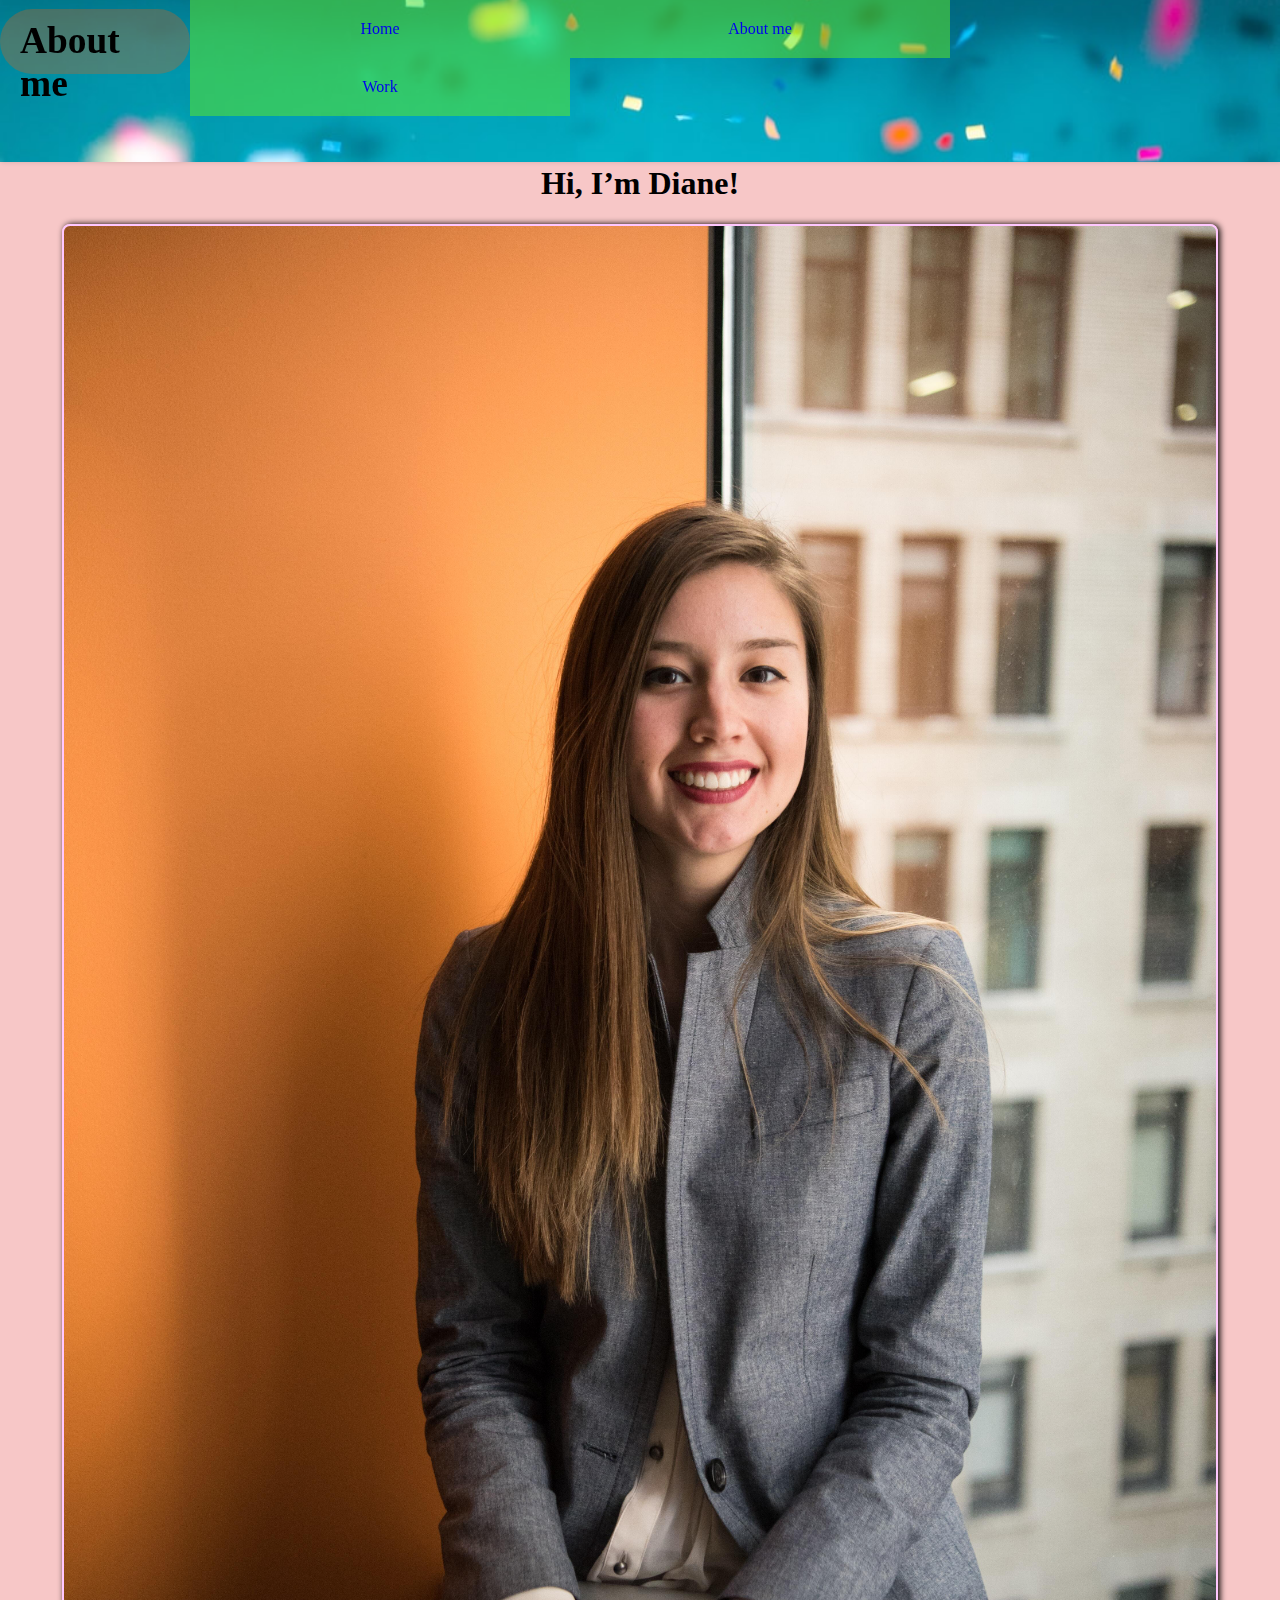
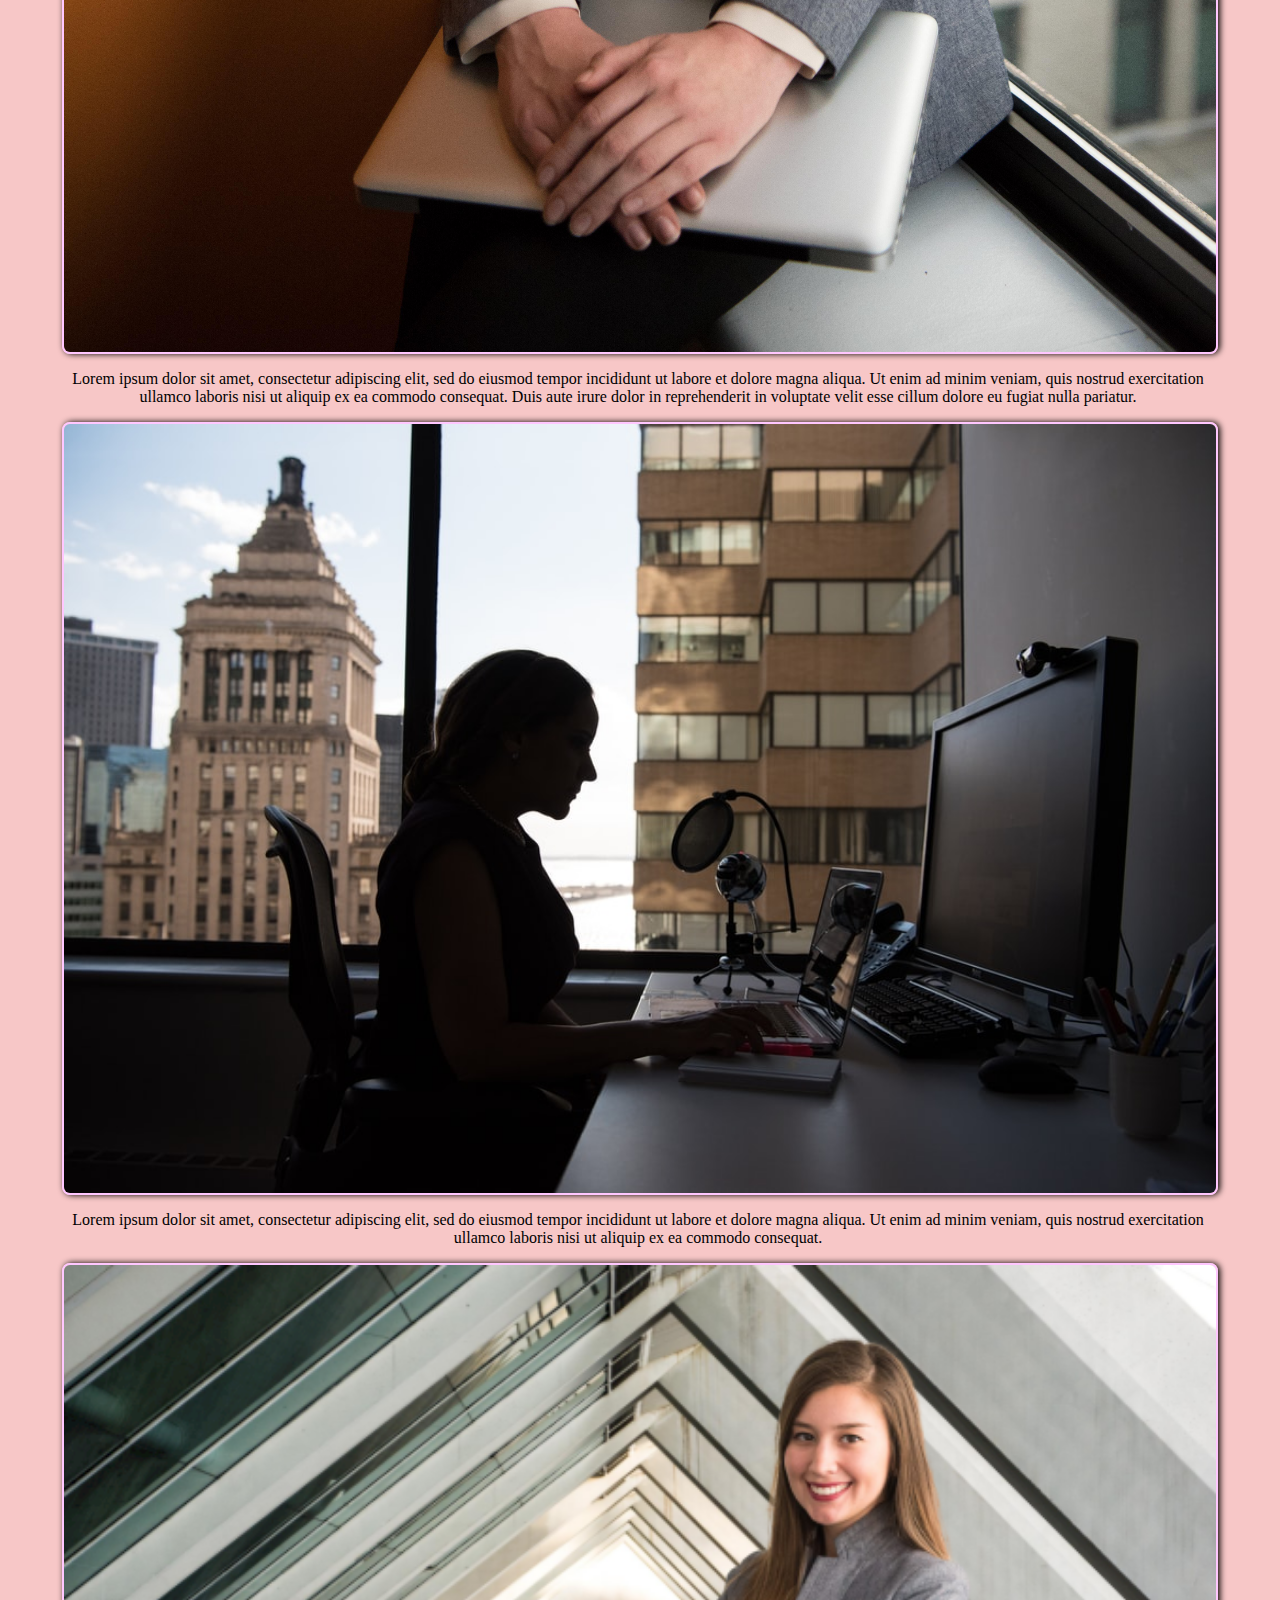
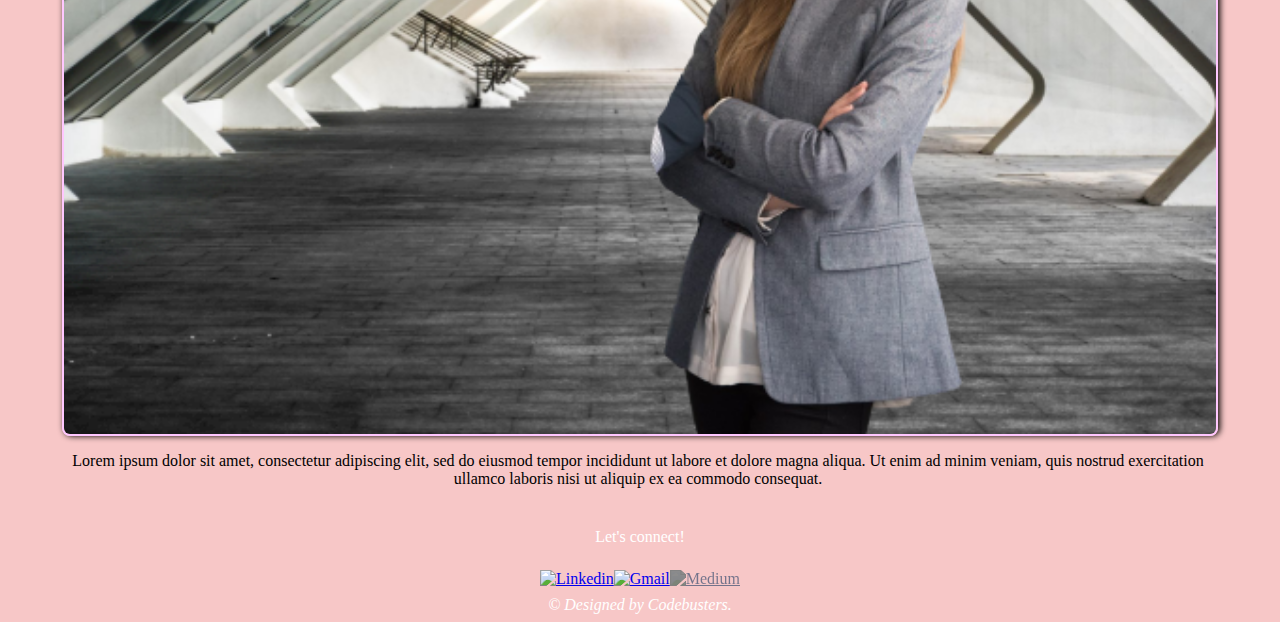
==== aboutme.html @ 1328729e "Worked on homepage and about me page" ====
<!DOCTYPE html>
<html lang="en">

<head>
    <meta charset="UTF-8">
    <meta http-equiv="X-UA-Compatible" content="IE=edge">
    <meta name="viewport" content="width=device-width, initial-scale=1.0">
    <title>Diane Jones</title>
    <link rel="stylesheet" href="/Stylesheet/style.css">
</head>

<body>
    <header class="header">
        <div class="logo">
            <h3>About me</h3>
        
        </div>
        <div>
            <input class="menu-btn" type="checkbox" id="menu-btn" />
            <label class="menu-icon" for="menu-btn"><span class="navicon"></span></label>
            <ul class="menu">
                <li><a href="index.html">Home</a></li>
                <li><a href="aboutme.html">About me</a></li>
                <li><a href="work.html">Work</a></li>
            </ul>
        </div>
    </header>
    <br><br><br><br><br><br><br><br>

    <div class="aboutdiv">
        <h1>Hi, I’m Diane!</h1>
        <section>
            <img src="assets/profile.jpg" alt="profile picture" class="aboutdiv-img1">
            <p>Lorem ipsum dolor sit amet, consectetur adipiscing elit, sed do eiusmod tempor incididunt ut labore et dolore magna aliqua. Ut enim ad minim veniam, quis nostrud exercitation ullamco laboris nisi ut aliquip ex ea commodo consequat. Duis aute irure dolor in reprehenderit in voluptate velit esse cillum dolore eu fugiat nulla pariatur. </p>
        </section>  
        <section>
            <img src="assets/profile2.jpg" alt="profile picture" class="aboutdiv-img1">
            <p>Lorem ipsum dolor sit amet, consectetur adipiscing elit, sed do eiusmod tempor incididunt ut labore et dolore magna aliqua. Ut enim ad minim veniam, quis nostrud exercitation ullamco laboris nisi ut aliquip ex ea commodo consequat. </p>
        </section>
        <section>
            <img src="assets/profile3.png" alt="profile picture" class="aboutdiv-img1">
            <p>Lorem ipsum dolor sit amet, consectetur adipiscing elit, sed do eiusmod tempor incididunt ut labore et dolore magna aliqua. Ut enim ad minim veniam, quis nostrud exercitation ullamco laboris nisi ut aliquip ex ea commodo consequat. </p>
        </section>
    </div>


    </div>
    <div id="divOneFoot">
        <footer id="foot">
            <p class="connect">Let's connect!</p>
            <section>
                <a href="https://www.linkedin.com/" target="_blank">
                    <img src="https://image.flaticon.com/icons/png/512/174/174857.png" class="icons" alt="Linkedin"></a>
                <a href="https://www.google.com/gmail/about/#" target="_blank">
                    <img src="https://cdn.icon-icons.com/icons2/730/PNG/512/gmail_icon-icons.com_62758.png"
                        class="icons" alt="Gmail"></a>
                <a href="https://medium.com/" target="_blank">
                    <img src="https://miro.medium.com/max/8978/1*s986xIGqhfsN8U--09_AdA.png" alt="Medium"
                         class="mediumfoot"></a>
            </section>
            <p class="footp"> &#169 Designed by Codebusters.</p>
        </footer>
 
   

</body>

</html>
---- Stylesheet/style.css ----
body {
  margin: 0;
  padding: 0;
  box-sizing: border-box;
  width: 100vw;
  min-height: 100vh;
  display: flex;
  flex-direction: column;
  justify-content: space-between;
  background-color: rgb(247, 199, 199);
}

.container {
  position: relative;
}

.header {
  background-image: url(/assets/test.jpg);
  background-position: center;
  background-size: cover;
  box-shadow: 1px 1px 4px 0 rgba(0, 0, 0, 0.1);
  position: fixed;
  z-index: 3;
  width: 100vw;
  height: 18vh;
  display: flex;
  justify-content: space-between;
}

.header ul {
  margin: 0;
  padding: 0;
  list-style: none;
  overflow: hidden;
  background-color: none;
}

.header li a {
  display: block;
  padding: 15px 15px;
  text-decoration: none;
}

.header li a:hover,
.header .menu-btn:hover {
  background-color: #f4f4f4;
}

.header > .logo > p {
  font-size: medium;
  text-align: left;
}

.header > .logo > h3 {
  text-align: left;
  vertical-align: middle;
  display: inline;
}

.header .logo {
  display: block;
  float: left;
  font-size: 2em;
  padding: 10px 20px;
  text-decoration: none;
}

.logo {
  background-color: rgb(235, 97, 17, 0.3);
  padding: 1px;
  border-radius: 5rem;
  margin: 0;
  margin-top: 1vh;
  padding: 0;
  display: flex;
  align-self: flex-start;
  height: 5vh;
}

/* menu */

.header .menu {
  clear: both;
  max-height: 0;
  transition: max-height 0.2s ease-out;
}

/* menu icon */

.header .menu-icon {
  cursor: pointer;
  display: inline-block;
  float: right;
  padding: 28px 20px;
  position: relative;
  user-select: none;
}

.header .menu-icon .navicon {
  background: #333;
  display: block;
  height: 2px;
  position: relative;
  transition: background 0.2s ease-out;
  width: 18px;
}

.header .menu-icon .navicon:before,
.header .menu-icon .navicon:after {
  background: #333;
  content: "";
  display: block;
  height: 100%;
  position: absolute;
  transition: all 0.2s ease-out;
  width: 100%;
}

.header .menu-icon .navicon:before {
  top: 5px;
}

.header .menu-icon .navicon:after {
  top: -5px;
}

/* menu btn */

.header .menu-btn {
  display: none;
}

.header .menu-btn:checked ~ .menu {
  max-height: 240px;
}

.header .menu-btn:checked ~ .menu-icon .navicon {
  background: transparent;
}

.header .menu-btn:checked ~ .menu-icon .navicon:before {
  transform: rotate(-45deg);
}

.header .menu-btn:checked ~ .menu-icon .navicon:after {
  transform: rotate(45deg);
}

.header .menu-btn:checked ~ .menu-icon:not(.steps) .navicon:before,
.header .menu-btn:checked ~ .menu-icon:not(.steps) .navicon:after {
  top: 0;
}

.icons {
  width: 10vw;
}

.titlefeat {
  display: flex;
  flex-direction: column;
  justify-content: space-between;
}

.featimg {
  background-image: url("/assets/woman.png");
  width: 90vw;
  height: 20vh;
  background-size: cover;
  display: flex;
  align-self: center;
}

h1,
p {
  text-align: center;
}

.menu {
  float: right;
}

.featimg {
  border-radius: 20px;
  max-width: 100%;
  display: flex;
  justify-content: center;
}

.feat-btn {
  width: 25vw;
  height: 10vw;
  display: flex;
  align-self: flex-end;
  padding: 10px;
  text-align: center;
  color: black;
  background-color: rgb(236, 145, 9);
  border-radius: 12px;
  margin-bottom: 1vh;
  border: 1px solid black;
}

.feat-btn:hover {
  background-color: cornflowerblue;
  color: white;
}

footer {
  width: 100vw;
  background-image: url("/assets/semicircle.png");
  background-size: cover;
}

footer > section {
  display: flex;
  justify-content: center;
  width: 100vw;
}

.mediumfoot {
  filter: contrast(10%);
  width: 30vw;
}

.footp {
  width: auto;
  text-align: center;
  font-style: italic;
  padding: 8px;
  color: white;
  margin: 0;
}

#foot {
}

.connect {
  width: auto;
  max-width: 100%;
  text-align: center;
  font-style: normal;
  padding: 8px;
  color: white;
}

#divOneFoot {
  stroke-width: 0;
  fill-opacity: 1;
  stroke: #5e97ff;
  stroke-opacity: 1;
  fill: #000000;
  width: 100%;
  position: relative;
  grid-area: 18 / 1 / 23 / 2;
  justify-self: start;
  align-self: start;
}

.copyright {
  width: 10%;
}

.menu > li > a {
  background-color: rgb(97, 238, 32, 0.5);
  width: 25vw;
  text-align: center;
}

.aboutdiv {
  display: flex;
  flex-direction: column;
  justify-content: space-between;
}

.aboutdiv > section {
  display: flex;
  flex-direction: column;
  align-self: center;
}

.aboutdiv-img1 {
  width: 90vw;
  display: flex;
  align-self: center;
  display: block;
  border-radius: 8px;
  border: 2px solid rgb(255, 199, 255);
  box-shadow: 2px 0 0.4em rgb(7, 3, 0);
}

.aboutdiv p {
  width: 90vw;
}

/* 48em = 768px */

@media (min-width: 48em) {
  .header li {
    float: left;
  }
  .header li a {
    padding: 20px 30px;
  }
  .header .menu {
    clear: none;
    float: right;
    max-height: none;
  }
  .header .menu-icon {
    display: none;
  }
}

header:not(.header) {
  background: blue;
}
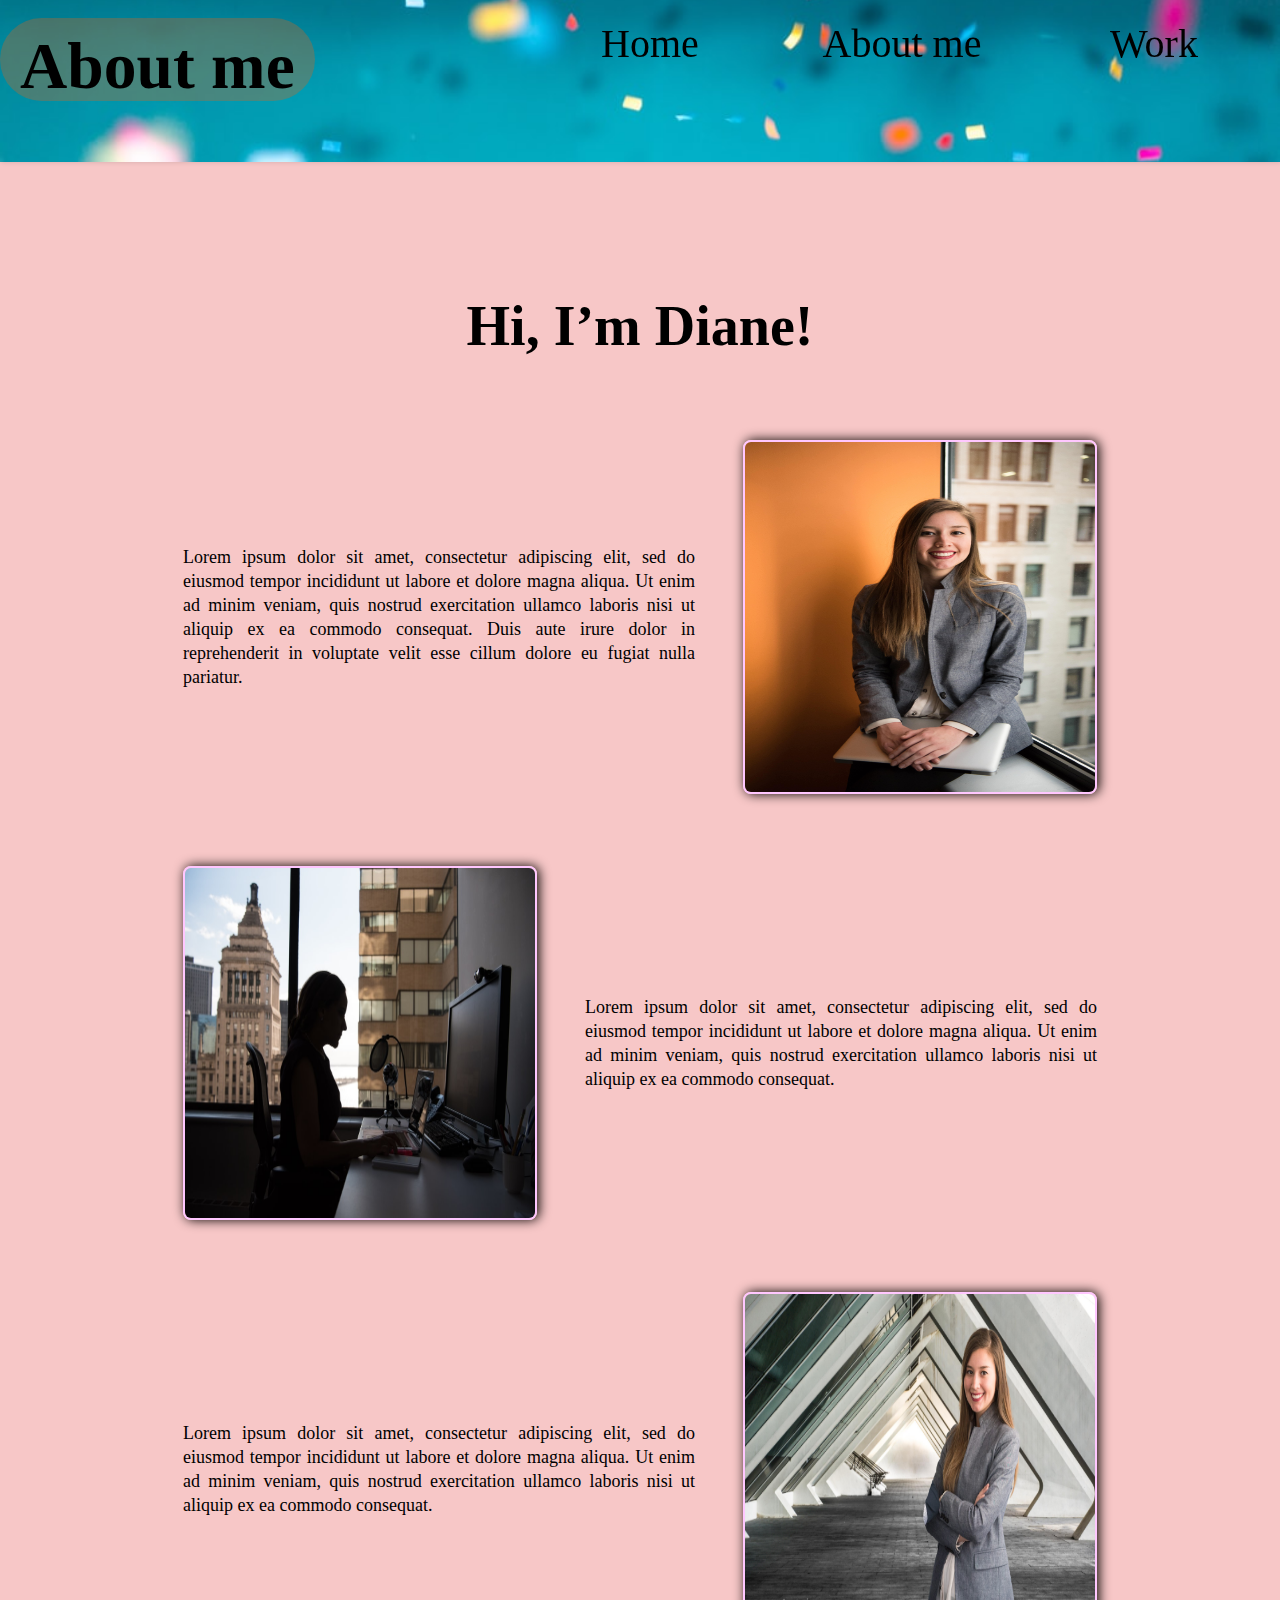
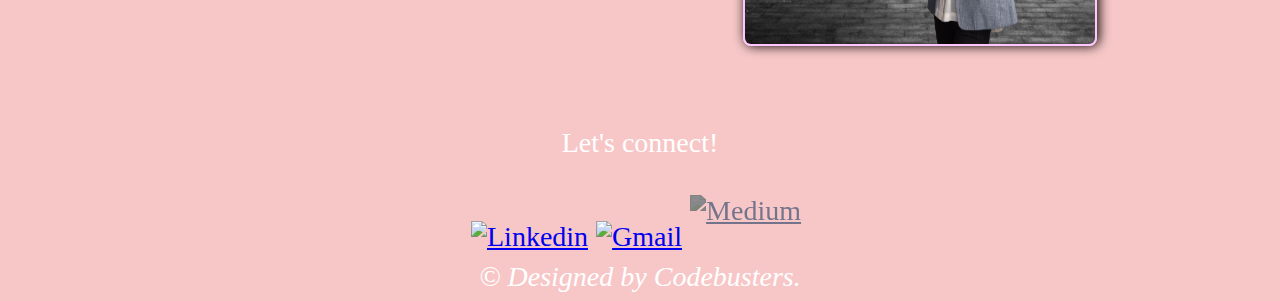
==== commit c197b045: "Aboutme desktop" ====
--- a/aboutme.html
+++ b/aboutme.html
@@ -13,7 +13,7 @@
     <header class="header">
         <div class="logo">
             <h3>About me</h3>
-        
+
         </div>
         <div>
             <input class="menu-btn" type="checkbox" id="menu-btn" />
@@ -29,19 +29,33 @@
 
     <div class="aboutdiv">
         <h1>Hi, I’m Diane!</h1>
-        <section>
+
+        <section class="right1">
             <img src="assets/profile.jpg" alt="profile picture" class="aboutdiv-img1">
-            <p>Lorem ipsum dolor sit amet, consectetur adipiscing elit, sed do eiusmod tempor incididunt ut labore et dolore magna aliqua. Ut enim ad minim veniam, quis nostrud exercitation ullamco laboris nisi ut aliquip ex ea commodo consequat. Duis aute irure dolor in reprehenderit in voluptate velit esse cillum dolore eu fugiat nulla pariatur. </p>
-        </section>  
-        <section>
+            <p>Lorem ipsum dolor sit amet, consectetur adipiscing elit, sed do eiusmod tempor incididunt ut labore
+                et dolore magna aliqua. Ut enim ad minim veniam, quis nostrud exercitation ullamco laboris nisi ut
+                aliquip ex ea commodo consequat. Duis aute irure dolor in reprehenderit in voluptate velit esse
+                cillum dolore eu fugiat nulla pariatur. </p>
+        </section>
+
+        <section class="left">
             <img src="assets/profile2.jpg" alt="profile picture" class="aboutdiv-img1">
-            <p>Lorem ipsum dolor sit amet, consectetur adipiscing elit, sed do eiusmod tempor incididunt ut labore et dolore magna aliqua. Ut enim ad minim veniam, quis nostrud exercitation ullamco laboris nisi ut aliquip ex ea commodo consequat. </p>
+            <p>Lorem ipsum dolor sit amet, consectetur adipiscing elit, sed do eiusmod tempor incididunt ut labore
+                et
+                dolore magna aliqua. Ut enim ad minim veniam, quis nostrud exercitation ullamco laboris nisi ut
+                aliquip
+                ex ea commodo consequat. </p>
         </section>
-        <section>
+
+        <section class="right2">
             <img src="assets/profile3.png" alt="profile picture" class="aboutdiv-img1">
-            <p>Lorem ipsum dolor sit amet, consectetur adipiscing elit, sed do eiusmod tempor incididunt ut labore et dolore magna aliqua. Ut enim ad minim veniam, quis nostrud exercitation ullamco laboris nisi ut aliquip ex ea commodo consequat. </p>
+            <p>Lorem ipsum dolor sit amet, consectetur adipiscing elit, sed do eiusmod tempor incididunt ut labore
+                et
+                dolore magna aliqua. Ut enim ad minim veniam, quis nostrud exercitation ullamco laboris nisi ut
+                aliquip
+                ex ea commodo consequat. </p>
         </section>
-    </div>
+
 
 
     </div>
@@ -56,12 +70,12 @@
                         class="icons" alt="Gmail"></a>
                 <a href="https://medium.com/" target="_blank">
                     <img src="https://miro.medium.com/max/8978/1*s986xIGqhfsN8U--09_AdA.png" alt="Medium"
-                         class="mediumfoot"></a>
+                        class="mediumfoot"></a>
             </section>
             <p class="footp"> &#169 Designed by Codebusters.</p>
         </footer>
- 
-   
+
+
 
 </body>
 
--- a/Stylesheet/style.css
+++ b/Stylesheet/style.css
@@ -170,9 +170,51 @@
   align-self: center;
 }
 
+.workimg {
+  background-image: url("/assets/work1.jpg");
+  width: 90vw;
+  height: 20vh;
+  background-size: cover;
+  display: flex;
+  justify-content: center;
+  align-self: center;
+  border: 2px solid black;
+  border-radius: 4px;
+}
+
+.workimg2 {
+  background-image: url("/assets/work2.jpg");
+  width: 90vw;
+  height: 20vh;
+  background-size: cover;
+  display: flex;
+  justify-content: center;
+  align-self: center;
+  border: 2px solid black;
+  border-radius: 4px;
+}
+
+.workimg3 {
+  background-image: url("/assets/work3.jpg");
+  width: 90vw;
+  height: 20vh;
+  background-size: cover;
+  display: flex;
+  justify-content: center;
+  align-self: center;
+  border: 2px solid black;
+  border-radius: 4px;
+}
+
 h1,
 p {
   text-align: center;
+}
+
+#workh2 {
+  text-align: left;
+  margin-left: 4vw;
+  margin-top: 20vh;
 }
 
 .menu {
@@ -205,6 +247,20 @@
   color: white;
 }
 
+.work-btn {
+  width: 25vw;
+  height: 10vw;
+  display: flex;
+  align-self: flex-end;
+  padding: 10px;
+  /* text-align: right; */
+  color: black;
+  background-color: rgb(195, 117, 226);
+  border-radius: 12px;
+  margin-bottom: 1vh;
+  border: 1px solid black;
+}
+
 footer {
   width: 100vw;
   background-image: url("/assets/semicircle.png");
@@ -231,7 +287,8 @@
   margin: 0;
 }
 
-#foot {
+#foot > section > a {
+  margin-right: 8px;
 }
 
 .connect {
@@ -256,14 +313,11 @@
   align-self: start;
 }
 
-.copyright {
-  width: 10%;
-}
-
 .menu > li > a {
-  background-color: rgb(97, 238, 32, 0.5);
+  background-color: rgb(195, 117, 226, 0.5);
   width: 25vw;
   text-align: center;
+  border-radius: 2px;
 }
 
 .aboutdiv {
@@ -294,7 +348,17 @@
 
 /* 48em = 768px */
 
-@media (min-width: 48em) {
+@media (min-width: 500px) {
+ 
+  .menu > li > a {
+    background-color: transparent;
+    color: black;
+    width:15vw;
+    font-size: 2.5rem;
+  }
+  body {
+    font-size: 28px;
+  }
   .header li {
     float: left;
   }
@@ -309,6 +373,93 @@
   .header .menu-icon {
     display: none;
   }
+  .icons {
+    width: 4rem;
+    margin-top: 2vw;
+    vertical-align: top;
+  }
+
+  .mediumfoot {
+    width: 20rem;
+  }
+  .header.logo{
+  font-size: 2em;
+  padding: 20px 30px;
+  }
+  .logo{
+    margin-top: 2vh;
+    height: 7vh;
+  }
+   .aboutdiv > .right1{
+   
+    display: flex;
+    flex-direction:row-reverse;
+    justify-content: space-around;
+    margin-top: 5vh;
+    font-size: 1em;
+    line-height: 24px;
+    align-items: center;
+   
+  }
+  .aboutdiv > .right1 > p{
+    padding-right: 3rem;
+    font-size: 18px;
+    font-display:inherit;
+  
+  }
+  .aboutdiv > .left > p{
+    padding-left: 3rem;
+    font-size: 18px;
+    font-display:inherit;
+  
+  }
+  .aboutdiv > .right2 > p{
+    padding-right: 3rem;
+    font-size: 18px;
+    font-display:inherit;
+  
+  }
+  .aboutdiv > .right1 > img{
+    height: 350px ;
+    width: 350px;
+  }
+   .aboutdiv > .right2 > img{
+     height: 350px ;
+     width: 350px;
+   }
+   .aboutdiv > .left > img{
+    height: 350px ;
+    width: 350px;
+  }
+ 
+  .aboutdiv > .left{
+    display: flex;
+    flex-direction: row; 
+    margin-top: 8vh;
+    font-size: 1em;
+    line-height: 24px;
+    align-items: center;
+   
+  }
+  .aboutdiv > .right2{
+   
+    display: flex;
+    flex-direction:row-reverse;
+    margin-top: 8vh;
+    font-size: 1em;
+    line-height: 24px;
+    align-items: center;
+    margin-bottom: 5vh;
+   
+    
+  }
+  .aboutdiv p {
+    width: 40vw;
+    text-align: justify;
+    font-size: 1em;
+    
+   
+  }
 }
 
 header:not(.header) {
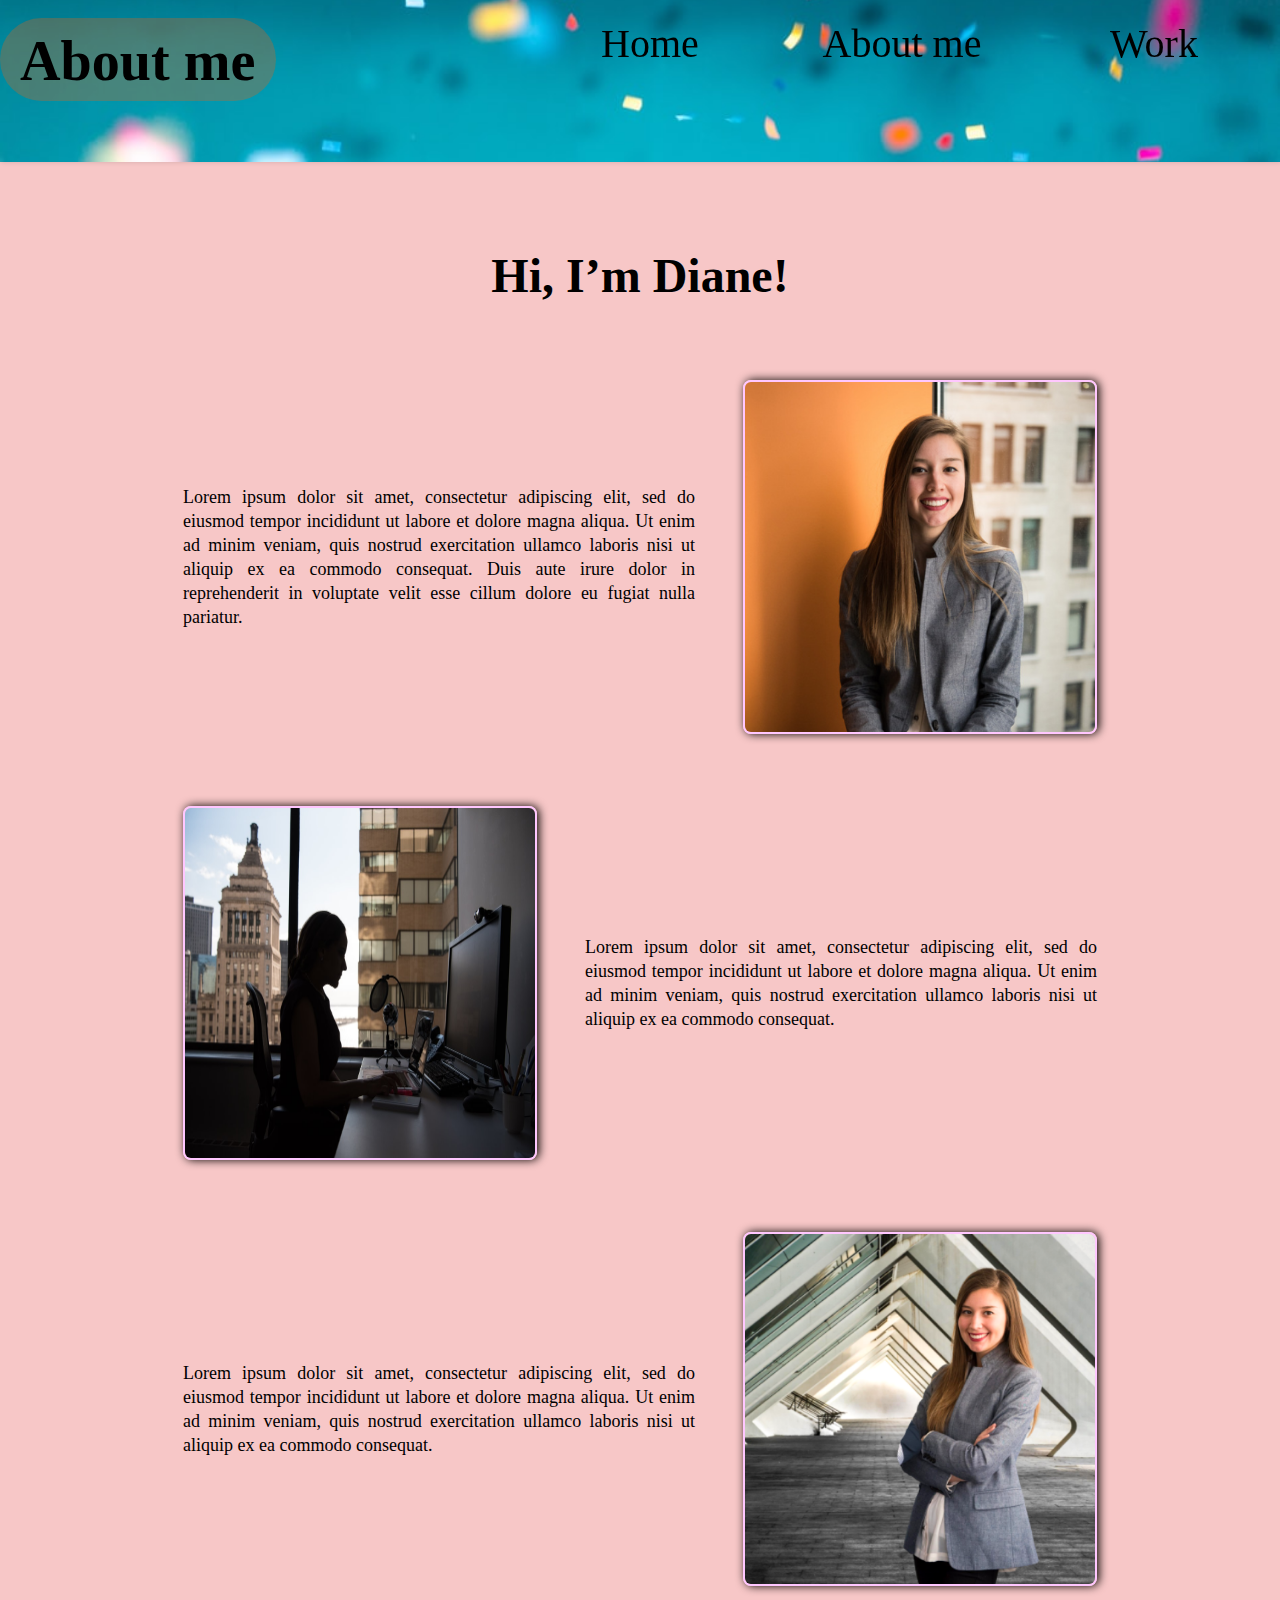
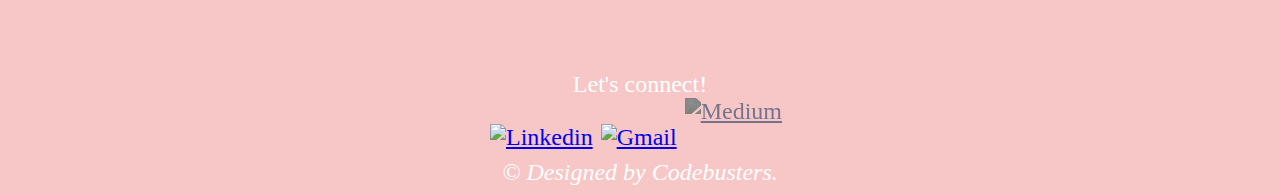
==== commit ffa27147: "work.html done" ====
--- a/aboutme.html
+++ b/aboutme.html
@@ -31,7 +31,7 @@
         <h1>Hi, I’m Diane!</h1>
 
         <section class="right1">
-            <img src="assets/profile.jpg" alt="profile picture" class="aboutdiv-img1">
+            <img src="assets/resized1.png" alt="profile picture" class="aboutdiv-img1">
             <p>Lorem ipsum dolor sit amet, consectetur adipiscing elit, sed do eiusmod tempor incididunt ut labore
                 et dolore magna aliqua. Ut enim ad minim veniam, quis nostrud exercitation ullamco laboris nisi ut
                 aliquip ex ea commodo consequat. Duis aute irure dolor in reprehenderit in voluptate velit esse
@@ -48,7 +48,7 @@
         </section>
 
         <section class="right2">
-            <img src="assets/profile3.png" alt="profile picture" class="aboutdiv-img1">
+            <img src="assets/resized2.png" alt="profile picture" class="aboutdiv-img1">
             <p>Lorem ipsum dolor sit amet, consectetur adipiscing elit, sed do eiusmod tempor incididunt ut labore
                 et
                 dolore magna aliqua. Ut enim ad minim veniam, quis nostrud exercitation ullamco laboris nisi ut
@@ -74,6 +74,7 @@
             </section>
             <p class="footp"> &#169 Designed by Codebusters.</p>
         </footer>
+    </div>
 
 
 
--- a/Stylesheet/style.css
+++ b/Stylesheet/style.css
@@ -161,6 +161,12 @@
   justify-content: space-between;
 }
 
+.work-titlefeat {
+  display: flex;
+  flex-direction: column;
+  justify-content: space-between;
+}
+
 .featimg {
   background-image: url("/assets/woman.png");
   width: 90vw;
@@ -229,12 +235,12 @@
 }
 
 .feat-btn {
-  width: 25vw;
-  height: 10vw;
+  width: 6rem;
+  height: 2rem;
   display: flex;
   align-self: flex-end;
   padding: 10px;
-  text-align: center;
+  /* text-align: right; */
   color: black;
   background-color: rgb(236, 145, 9);
   border-radius: 12px;
@@ -248,17 +254,22 @@
 }
 
 .work-btn {
-  width: 25vw;
-  height: 10vw;
+  width: 6rem;
+  height: 2.5rem;
   display: flex;
   align-self: flex-end;
   padding: 10px;
-  /* text-align: right; */
   color: black;
   background-color: rgb(195, 117, 226);
   border-radius: 12px;
-  margin-bottom: 1vh;
+  margin-bottom: 1rem;
   border: 1px solid black;
+}
+
+.work-btn:hover {
+  background-color: cornflowerblue;
+  color: white;
+  cursor: pointer;
 }
 
 footer {
@@ -271,6 +282,10 @@
   display: flex;
   justify-content: center;
   width: 100vw;
+}
+
+#foot {
+  padding-top: 40px;
 }
 
 .mediumfoot {
@@ -292,12 +307,13 @@
 }
 
 .connect {
-  width: auto;
-  max-width: 100%;
+  width: 100vw;
   text-align: center;
   font-style: normal;
-  padding: 8px;
+  padding: 0;
+  margin: 0;
   color: white;
+  box-sizing: border-box;
 }
 
 #divOneFoot {
@@ -306,7 +322,7 @@
   stroke: #5e97ff;
   stroke-opacity: 1;
   fill: #000000;
-  width: 100%;
+  width: 100vw;
   position: relative;
   grid-area: 18 / 1 / 23 / 2;
   justify-self: start;
@@ -332,6 +348,20 @@
   align-self: center;
 }
 
+.aboutdiv-work {
+  display: flex;
+  flex-direction: column;
+  justify-content: space-between;
+  align-self: center;
+}
+
+.aboutdiv-work > section {
+  display: flex;
+  flex-direction: column;
+  align-self: center;
+  width: 90vw;
+}
+
 .aboutdiv-img1 {
   width: 90vw;
   display: flex;
@@ -346,19 +376,65 @@
   width: 90vw;
 }
 
+.div2 {
+  display: none;
+}
+
 /* 48em = 768px */
 
-@media (min-width: 500px) {
- 
+@media (min-width: 829px) {
+  .div1 {
+    display: none;
+  }
+
+  .div2 {
+    display: block;
+    display: flex;
+    flex-direction: row;
+    margin-bottom: 96px;
+    width: 90vw;
+  }
+
+  .div2-2 {
+    display: flex;
+    flex-direction: column;
+    justify-content: center;
+    margin: 0;
+    padding: 32px;
+    box-sizing: border-box;
+  }
+
+  .div2-2 > button {
+    display: flex;
+    align-self: center;
+  }
+
+  .div2-2 > p {
+    text-align: justify;
+  }
+
+  .div2-2 > h1 {
+    display: flex;
+    align-self: left;
+  }
+
+  .div-2-img {
+    width: 762px;
+    height: 429px;
+    border: 2px solid black;
+    border-radius: 4px;
+  }
   .menu > li > a {
     background-color: transparent;
     color: black;
-    width:15vw;
+    width: 15vw;
     font-size: 2.5rem;
   }
+
   body {
-    font-size: 28px;
-  }
+    font-size: 1.5rem;
+  }
+
   .header li {
     float: left;
   }
@@ -382,83 +458,72 @@
   .mediumfoot {
     width: 20rem;
   }
-  .header.logo{
-  font-size: 2em;
-  padding: 20px 30px;
-  }
-  .logo{
+  .header.logo {
+    font-size: 2em;
+    padding: 20px 30px;
+  }
+  .logo {
     margin-top: 2vh;
     height: 7vh;
   }
-   .aboutdiv > .right1{
-   
-    display: flex;
-    flex-direction:row-reverse;
+  .aboutdiv > .right1 {
+    display: flex;
+    flex-direction: row-reverse;
     justify-content: space-around;
     margin-top: 5vh;
     font-size: 1em;
     line-height: 24px;
     align-items: center;
-   
-  }
-  .aboutdiv > .right1 > p{
+  }
+  .aboutdiv > .right1 > p {
     padding-right: 3rem;
     font-size: 18px;
-    font-display:inherit;
-  
-  }
-  .aboutdiv > .left > p{
+    font-display: inherit;
+  }
+  .aboutdiv > .left > p {
     padding-left: 3rem;
     font-size: 18px;
-    font-display:inherit;
-  
-  }
-  .aboutdiv > .right2 > p{
+    font-display: inherit;
+  }
+  .aboutdiv > .right2 > p {
     padding-right: 3rem;
     font-size: 18px;
-    font-display:inherit;
-  
-  }
-  .aboutdiv > .right1 > img{
-    height: 350px ;
+    font-display: inherit;
+  }
+  .aboutdiv > .right1 > img {
+    height: 350px;
     width: 350px;
   }
-   .aboutdiv > .right2 > img{
-     height: 350px ;
-     width: 350px;
-   }
-   .aboutdiv > .left > img{
-    height: 350px ;
+  .aboutdiv > .right2 > img {
+    height: 350px;
     width: 350px;
   }
- 
-  .aboutdiv > .left{
-    display: flex;
-    flex-direction: row; 
+  .aboutdiv > .left > img {
+    height: 350px;
+    width: 350px;
+  }
+
+  .aboutdiv > .left {
+    display: flex;
+    flex-direction: row;
     margin-top: 8vh;
     font-size: 1em;
     line-height: 24px;
     align-items: center;
-   
-  }
-  .aboutdiv > .right2{
-   
-    display: flex;
-    flex-direction:row-reverse;
+  }
+  .aboutdiv > .right2 {
+    display: flex;
+    flex-direction: row-reverse;
     margin-top: 8vh;
     font-size: 1em;
     line-height: 24px;
     align-items: center;
     margin-bottom: 5vh;
-   
-    
   }
   .aboutdiv p {
     width: 40vw;
     text-align: justify;
     font-size: 1em;
-    
-   
   }
 }
 
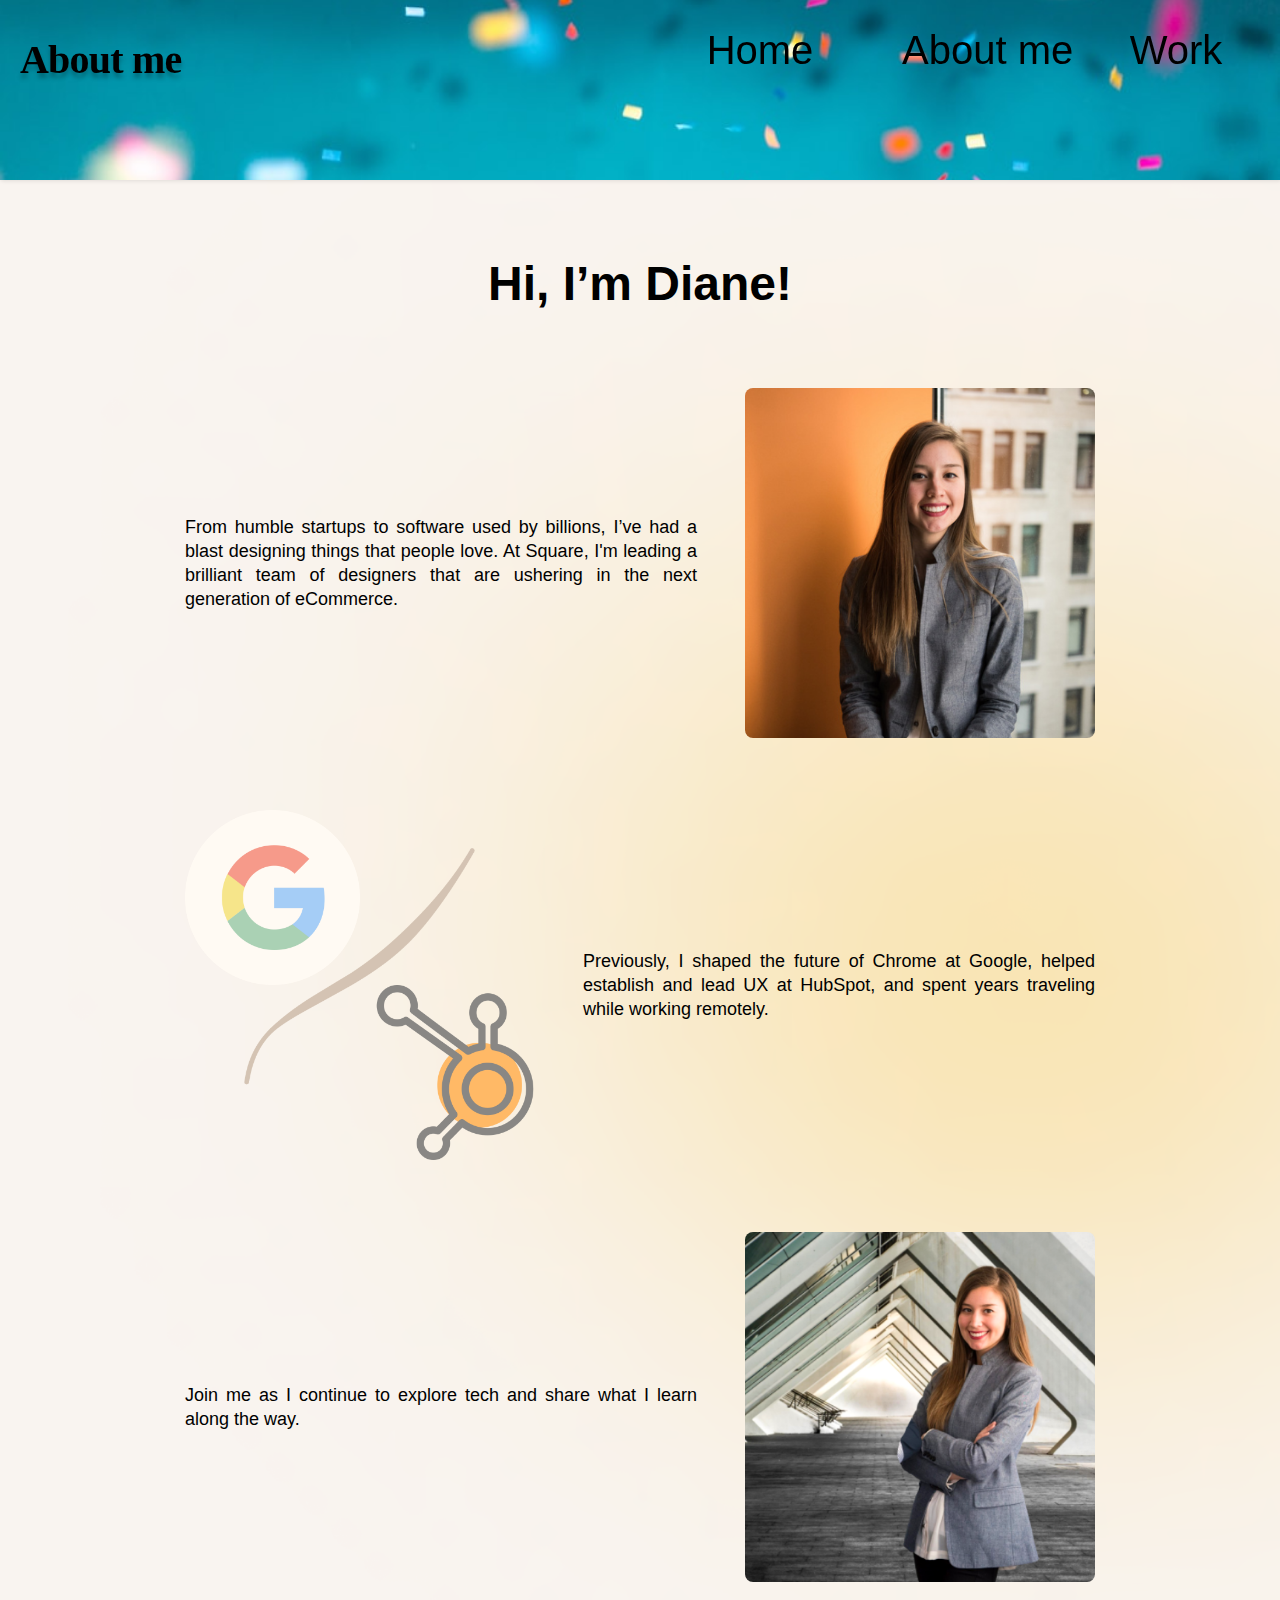
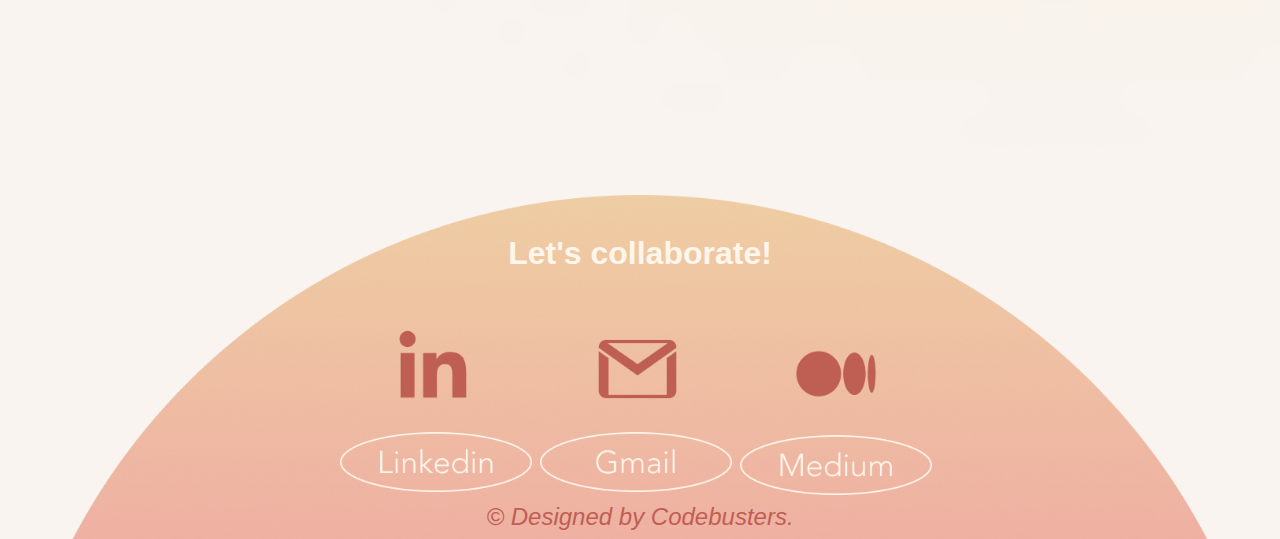
==== commit f4c13982: "changed aboutme page" ====
--- a/aboutme.html
+++ b/aboutme.html
@@ -5,7 +5,7 @@
     <meta charset="UTF-8">
     <meta http-equiv="X-UA-Compatible" content="IE=edge">
     <meta name="viewport" content="width=device-width, initial-scale=1.0">
-    <title>Diane Jones</title>
+    <title>About me</title>
     <link rel="stylesheet" href="/Stylesheet/style.css">
 </head>
 
@@ -13,8 +13,9 @@
     <header class="header">
         <div class="logo">
             <h3>About me</h3>
+  
+        </div>
 
-        </div>
         <div>
             <input class="menu-btn" type="checkbox" id="menu-btn" />
             <label class="menu-icon" for="menu-btn"><span class="navicon"></span></label>
@@ -24,6 +25,7 @@
                 <li><a href="work.html">Work</a></li>
             </ul>
         </div>
+
     </header>
     <br><br><br><br><br><br><br><br>
 
@@ -32,45 +34,39 @@
 
         <section class="right1">
             <img src="assets/resized1.png" alt="profile picture" class="aboutdiv-img1">
-            <p>Lorem ipsum dolor sit amet, consectetur adipiscing elit, sed do eiusmod tempor incididunt ut labore
-                et dolore magna aliqua. Ut enim ad minim veniam, quis nostrud exercitation ullamco laboris nisi ut
-                aliquip ex ea commodo consequat. Duis aute irure dolor in reprehenderit in voluptate velit esse
-                cillum dolore eu fugiat nulla pariatur. </p>
+            <p>From humble startups to software used by billions, I’ve had a blast designing things that people love. At Square, I'm leading a brilliant team of designers that are ushering in the next generation of eCommerce. </p>
         </section>
 
         <section class="left">
-            <img src="assets/profile2.jpg" alt="profile picture" class="aboutdiv-img1">
-            <p>Lorem ipsum dolor sit amet, consectetur adipiscing elit, sed do eiusmod tempor incididunt ut labore
-                et
-                dolore magna aliqua. Ut enim ad minim veniam, quis nostrud exercitation ullamco laboris nisi ut
-                aliquip
-                ex ea commodo consequat. </p>
+            <img src="assets/goo.png" alt="profile picture" class="aboutdiv-img2">
+            <p>Previously, I shaped the future of Chrome at Google, helped establish and lead UX at HubSpot, and spent years traveling while working remotely. </p>
         </section>
 
         <section class="right2">
             <img src="assets/resized2.png" alt="profile picture" class="aboutdiv-img1">
-            <p>Lorem ipsum dolor sit amet, consectetur adipiscing elit, sed do eiusmod tempor incididunt ut labore
-                et
-                dolore magna aliqua. Ut enim ad minim veniam, quis nostrud exercitation ullamco laboris nisi ut
-                aliquip
-                ex ea commodo consequat. </p>
+            <p>Join me as I continue to explore tech and share what I learn along the way.
+
+            </p>
         </section>
 
 
 
     </div>
+    <br><br><br><br>
+    <br><br>
+
     <div id="divOneFoot">
         <footer id="foot">
-            <p class="connect">Let's connect!</p>
+            <p class="connect">Let's collaborate!</p>
             <section>
                 <a href="https://www.linkedin.com/" target="_blank">
-                    <img src="https://image.flaticon.com/icons/png/512/174/174857.png" class="icons" alt="Linkedin"></a>
+                    <img src="/assets/linkedin.png" class="icons" alt="Linkedin"></a>
                 <a href="https://www.google.com/gmail/about/#" target="_blank">
-                    <img src="https://cdn.icon-icons.com/icons2/730/PNG/512/gmail_icon-icons.com_62758.png"
+                    <img src="/assets/gmail.png"
                         class="icons" alt="Gmail"></a>
                 <a href="https://medium.com/" target="_blank">
-                    <img src="https://miro.medium.com/max/8978/1*s986xIGqhfsN8U--09_AdA.png" alt="Medium"
-                        class="mediumfoot"></a>
+                    <img src="/assets/medium.png" alt="Medium"
+                         class="icons"></a>
             </section>
             <p class="footp"> &#169 Designed by Codebusters.</p>
         </footer>
--- a/Stylesheet/style.css
+++ b/Stylesheet/style.css
@@ -5,9 +5,12 @@
   width: 100vw;
   min-height: 100vh;
   display: flex;
+  font-family: Verdana, Geneva, Tahoma, sans-serif;
   flex-direction: column;
   justify-content: space-between;
-  background-color: rgb(247, 199, 199);
+  background-color: white;
+  background-image: url(/assets/bodyimg.png);
+  background-size: cover;
 }
 
 .container {
@@ -22,7 +25,7 @@
   position: fixed;
   z-index: 3;
   width: 100vw;
-  height: 18vh;
+  height: 20vh;
   display: flex;
   justify-content: space-between;
 }
@@ -55,6 +58,13 @@
   text-align: left;
   vertical-align: middle;
   display: inline;
+  font-family: Work Sans;
+  font-style: normal;
+  font-weight: bold;
+  font-size: 2.5rem;
+  letter-spacing: -0.02em;
+  color: #000000;
+  text-shadow: 0px 4.6px 4.6px rgba(0, 0, 0, 0.25);
 }
 
 .header .logo {
@@ -66,9 +76,6 @@
 }
 
 .logo {
-  background-color: rgb(235, 97, 17, 0.3);
-  padding: 1px;
-  border-radius: 5rem;
   margin: 0;
   margin-top: 1vh;
   padding: 0;
@@ -152,7 +159,7 @@
 }
 
 .icons {
-  width: 10vw;
+  width: 15vw;
 }
 
 .titlefeat {
@@ -161,6 +168,27 @@
   justify-content: space-between;
 }
 
+.titlefeat > h1 {
+  font-family: sans-serif;
+  font-style: normal;
+  font-weight: bold;
+  font-size: 28.692px;
+  line-height: 34px;
+  letter-spacing: -0.02em;
+  color: #000000;
+  text-shadow: 0px 5.7384px 5.7384px rgba(0, 0, 0, 0.25);
+}
+
+.titlefeat > p {
+  font-family: Arial, Helvetica, sans-serif;
+  font-style: normal;
+  font-weight: 300;
+  font-size: 14px;
+  line-height: 19px;
+  text-align: center;
+  color: #000000;
+}
+
 .work-titlefeat {
   display: flex;
   flex-direction: column;
@@ -168,12 +196,14 @@
 }
 
 .featimg {
-  background-image: url("/assets/woman.png");
+  background-image: url("/assets/phoneig.png");
   width: 90vw;
-  height: 20vh;
+  height: 30vh;
   background-size: cover;
   display: flex;
   align-self: center;
+  filter: drop-shadow(0px 4px 4px rgba(0, 0, 0, 0.25));
+  border-radius: 10px;
 }
 
 .workimg {
@@ -225,6 +255,8 @@
 
 .menu {
   float: right;
+  border-radius: 8px;
+  background-color: #eeebe2;
 }
 
 .featimg {
@@ -239,13 +271,14 @@
   height: 2rem;
   display: flex;
   align-self: flex-end;
+  justify-content: center;
+  align-items: center;
   padding: 10px;
   /* text-align: right; */
-  color: black;
-  background-color: rgb(236, 145, 9);
+  color: #ffffff;
+  background-color: #b46e66;
   border-radius: 12px;
   margin-bottom: 1vh;
-  border: 1px solid black;
 }
 
 .feat-btn:hover {
@@ -254,16 +287,17 @@
 }
 
 .work-btn {
-  width: 6rem;
-  height: 2.5rem;
-  display: flex;
-  align-self: flex-end;
+  width: 8rem;
+  height: 3rem;
+  align-items: center;
+  display: flex;
+  align-self: center;
+  justify-content: center;
   padding: 10px;
-  color: black;
-  background-color: rgb(195, 117, 226);
+  color: #ffffff;
+  background-color: #b46e66;
   border-radius: 12px;
-  margin-bottom: 1rem;
-  border: 1px solid black;
+  margin-bottom: 1vh;
 }
 
 .work-btn:hover {
@@ -274,7 +308,7 @@
 
 footer {
   width: 100vw;
-  background-image: url("/assets/semicircle.png");
+  background-image: url("/assets/circle.png");
   background-size: cover;
 }
 
@@ -298,7 +332,7 @@
   text-align: center;
   font-style: italic;
   padding: 8px;
-  color: white;
+  color: #bf5f54;
   margin: 0;
 }
 
@@ -307,12 +341,17 @@
 }
 
 .connect {
+  font-family: sans-serif;
+  font-style: normal;
+  font-weight: 600;
+  font-size: 1.25rem;
   width: 100vw;
   text-align: center;
   font-style: normal;
   padding: 0;
   margin: 0;
-  color: white;
+  margin-bottom: 30px;
+  color: #fff6eb;
   box-sizing: border-box;
 }
 
@@ -330,10 +369,14 @@
 }
 
 .menu > li > a {
-  background-color: rgb(195, 117, 226, 0.5);
-  width: 25vw;
+  background-color: #ffffff;
+  width: 32vw;
   text-align: center;
   border-radius: 2px;
+  box-sizing: border-box;
+  margin: 8px;
+  border-radius: 8px;
+  color: black;
 }
 
 .aboutdiv {
@@ -363,13 +406,21 @@
 }
 
 .aboutdiv-img1 {
-  width: 90vw;
+  width: 80vw;
   display: flex;
   align-self: center;
   display: block;
   border-radius: 8px;
-  border: 2px solid rgb(255, 199, 255);
-  box-shadow: 2px 0 0.4em rgb(7, 3, 0);
+  /* border: 2px solid rgb(255, 199, 255);
+  box-shadow: 2px 0 0.4em rgb(7, 3, 0); */
+}
+
+.aboutdiv-img2 {
+  width: 90vw;
+  display: flex;
+  align-self: center;
+  display: block;
+  border-radius: 8px;
 }
 
 .aboutdiv p {
@@ -383,6 +434,65 @@
 /* 48em = 768px */
 
 @media (min-width: 829px) {
+  /* b {
+    animation-duration: 4s;
+    animation-name: slidein;
+  }
+
+  @keyframes slidein {
+    from {
+      margin-left: 20vw;
+      color: red;
+    }
+
+    40% {
+      font-size: 500%;
+      color: blue;
+      margin-left: 20%;
+      width: 150%;
+    }
+
+    75% {
+      font-size: 700%;
+      color: rgb(182, 90, 90);
+      margin-left: 30%;
+      width: 150%;
+    }
+
+    to {
+      margin-left: 20vw;
+      width: 100%;
+    }
+  } */
+
+  .header > .logo > h3 {
+    text-align: left;
+    vertical-align: middle;
+    display: inline;
+    font-family: Work Sans;
+    vertical-align: bottom;
+    font-style: normal;
+    font-weight: bold;
+    font-size: 2.5rem;
+    letter-spacing: -0.02em;
+    color: #000000;
+    text-shadow: 0px 4.6px 4.6px rgba(0, 0, 0, 0.25);
+  }
+
+  .connect {
+    font-size: 2rem;
+  }
+
+  .titlefeat,
+  .titlefeat-p {
+    display: none;
+  }
+  .indexdiv {
+    margin-top: 30vh;
+    display: flex;
+    align-self: center;
+  }
+
   .div1 {
     display: none;
   }
@@ -391,6 +501,7 @@
     display: block;
     display: flex;
     flex-direction: row;
+    justify-content: center;
     margin-bottom: 96px;
     width: 90vw;
   }
@@ -418,6 +529,11 @@
     align-self: left;
   }
 
+  .index-2-img {
+    width: 634px;
+    height: 476px;
+  }
+
   .div-2-img {
     width: 762px;
     height: 429px;
@@ -431,6 +547,11 @@
     font-size: 2.5rem;
   }
 
+  .menu {
+    background-color: transparent;
+    white-space: nowrap;
+  }
+
   body {
     font-size: 1.5rem;
   }
@@ -450,14 +571,15 @@
     display: none;
   }
   .icons {
-    width: 4rem;
+    /* width: 4rem; */
     margin-top: 2vw;
     vertical-align: top;
   }
 
-  .mediumfoot {
-    width: 20rem;
-  }
+  .icons:hover {
+    filter: contrast(0.1);
+  }
+
   .header.logo {
     font-size: 2em;
     padding: 20px 30px;
@@ -479,6 +601,7 @@
     padding-right: 3rem;
     font-size: 18px;
     font-display: inherit;
+    text-align: justify;
   }
   .aboutdiv > .left > p {
     padding-left: 3rem;
